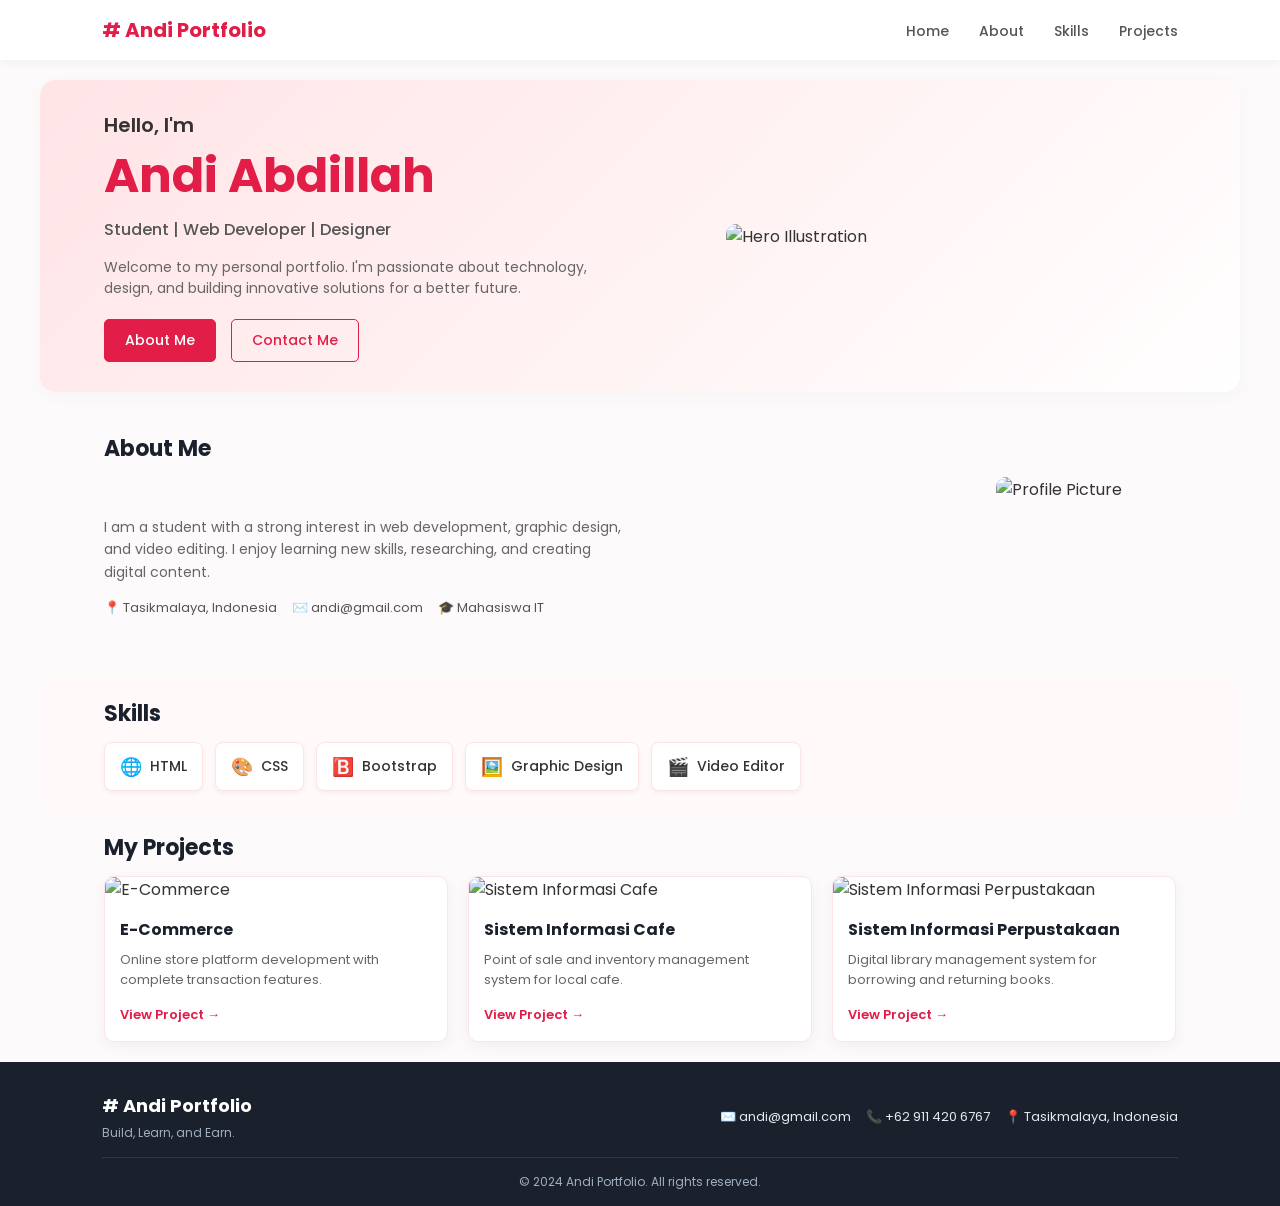
==== index.html @ 4d80b7b4 "Rename Index.html to index.html" ====
<!DOCTYPE html>
<html lang="en">
<head>
    <meta charset="UTF-8">
    <meta name="viewport" content="width=device-width, initial-scale=1.0">
    <title>WEB Portfolio Andi</title>
    <link rel="stylesheet" href="style.css">
</head>
<body>

    <nav class="andi_navbar">
        <div class="andi_logo"># Andi Portfolio</div>
        <ul class="andi_nav_links">
            <li><a href="#home">Home</a></li>
            <li><a href="#about">About</a></li>
            <li><a href="#skills">Skills</a></li>
            <li><a href="#projects">Projects</a></li>
        </ul>
    </nav>
    <section id="home" class="andi_hero">
        <div class="andi_hero_content">
            <p class="andi_greeting">Hello, I'm</p>
            <h1 class="andi_title">Andi Abdillah</h1>
            <p class="andi_subtitle">Student | Web Developer | Designer</p>
            <p class="andi_description">
                Welcome to my personal portfolio. I'm passionate about technology, design, and building innovative solutions for a better future.
            </p>
            <div class="andi_hero_buttons">
                <a href="#about" class="andi_btn andi_btn_primary">About Me</a>
                <a href="#contact" class="andi_btn andi_btn_outline">Contact Me</a>
            </div>
        </div>
        <div class="andi_hero_image">
            <img src="images/laptopstuff.jpg" alt="Hero Illustration">
        </div>
    </section>

    <section id="about" class="andi_section andi_about">
        <div class="andi_section_title">
            <h2>About Me</h2>
        </div>
        <div class="andi_about_container">
            <div class="andi_about_text">
                <p>I am a student with a strong interest in web development, graphic design, and video editing. I enjoy learning new skills, researching, and creating digital content.</p>
                <div class="andi_about_info">
                    <span>📍 Tasikmalaya, Indonesia</span>
                    <span>✉️ andi@gmail.com</span>
                    <span>🎓 Mahasiswa IT</span>
                </div>
            </div>
            <div class="andi_about_image">
                <img src="images/pfp.jpg" alt="Profile Picture">
            </div>
        </div>
    </section>

    <section id="skills" class="andi_section andi_skills">
        <div class="andi_section_title">
            <h2>Skills</h2>
        </div>
        <div class="andi_skills_grid">
            <div class="andi_skill_card"><span class="andi_icon_text" style="color:#e34f26;">🌐</span> HTML</div>
            <div class="andi_skill_card"><span class="andi_icon_text" style="color:#1572b6;">🎨</span> CSS</div>
            <div class="andi_skill_card"><span class="andi_icon_text" style="color:#7952b3;">🅱️</span> Bootstrap</div>
            <div class="andi_skill_card"><span class="andi_icon_text" style="color:#264de4;">🖼️</span> Graphic Design</div>
            <div class="andi_skill_card"><span class="andi_icon_text" style="color:#ff0000;">🎬</span> Video Editor</div>
        </div>
    </section>

    <section id="projects" class="andi_section andi_projects">
        <div class="andi_section_title">
            <h2>My Projects</h2>
        </div>
        <div class="andi_projects_grid">
            <div class="andi_project_card">
                <img src="images/ecom.jpg" alt="E-Commerce">
                <div class="andi_project_content">
                    <h3>E-Commerce</h3>
                    <p>Online store platform development with complete transaction features.</p>
                    <a href="#" class="andi_project_link">View Project &rarr;</a>
                </div>
            </div>
            <div class="andi_project_card">
                <img src="images/Cafe.jpg" alt="Sistem Informasi Cafe">
                <div class="andi_project_content">
                    <h3>Sistem Informasi Cafe</h3>
                    <p>Point of sale and inventory management system for local cafe.</p>
                    <a href="#" class="andi_project_link">View Project &rarr;</a>
                </div>
            </div>
            <div class="andi_project_card">
                <img src="images/Perpustakan.jpg" alt="Sistem Informasi Perpustakaan">
                <div class="andi_project_content">
                    <h3>Sistem Informasi Perpustakaan</h3>
                    <p>Digital library management system for borrowing and returning books.</p>
                    <a href="#" class="andi_project_link">View Project &rarr;</a>
                </div>
            </div>
        </div>
    </section>

    <footer id="contact" class="andi_footer">
        <div class="andi_footer_container">
            <div class="andi_footer_brand">
                <h3># Andi Portfolio</h3>
                <p>Build, Learn, and Earn.</p>
            </div>
            <div class="andi_footer_contact">
                <span>✉️ andi@gmail.com</span>
                <span>📞 +62 911 420 6767</span>
                <span>📍 Tasikmalaya, Indonesia</span>
            </div>
        </div>
        <div class="andi_footer_bottom">
            <p>&copy; 2024 Andi Portfolio. All rights reserved.</p>
        </div>
    </footer>

</body>
</html>
---- style.css ----
@import url('https://fonts.googleapis.com/css2?family=Poppins:wght@300;400;500;600;700&display=swap');

* {
    margin: 0;
    padding: 0;
    box-sizing: border-box;
    font-family: 'Poppins', sans-serif;
}

body {
    background-color: #fcfafb;
    color: #333;
}

.andi_navbar {
    display: flex;
    justify-content: space-between;
    align-items: center;
    padding: 15px 8%; 
    background-color: white;
    box-shadow: 0 2px 10px rgba(0,0,0,0.05);
    position: sticky;
    top: 0;
    z-index: 100;
}

.andi_logo {
    font-size: 20px;
    font-weight: 700;
    color: #e11d48;
}

.andi_nav_links {
    list-style: none;
    display: flex;
    gap: 30px;
}

.andi_nav_links a {
    text-decoration: none;
    color: #555;
    font-weight: 500;
    font-size: 14px;
    transition: 0.3s;
}

.andi_nav_links a:hover {
    color: #e11d48;
}

.andi_hero {
    display: flex;
    align-items: center;
    justify-content: space-between;
    padding: 30px 5%;
    background: linear-gradient(135deg, #ffe4e6 0%, #ffffff 100%);
    flex-wrap: wrap; 
    gap: 30px;

    max-width: 1200px;       
    margin: 20px auto;      
    border-radius: 16px; 
    box-shadow: 0 4px 20px rgba(0,0,0,0.03);
}

.andi_hero_content {
    flex: 1;
    min-width: 300px;
}

.andi_greeting {
    font-size: 20px;
    font-weight: 600;
    color: #333;
}

.andi_title {
    font-size: 48px;
    font-weight: 700;
    color: #e11d48;
    margin-bottom: 5px; 
}

.andi_subtitle {
    font-size: 16px;
    font-weight: 500;
    color: #555;
    margin-bottom: 15px; 
}

.andi_description {
    font-size: 14px;
    color: #666;
    margin-bottom: 20px; 
}

.andi_hero_buttons {
    display: flex;
    gap: 15px;
    flex-wrap: wrap;
}

.andi_btn {
    padding: 10px 20px;
    border-radius: 5px;
    text-decoration: none;
    font-weight: 500;
    font-size: 14px;
    transition: 0.3s;
    display: inline-flex;
    align-items: center;
    gap: 8px;
}

.andi_btn_primary {
    background-color: #e11d48;
    color: white;
    border: 1px solid #e11d48;
}

.andi_btn_primary:hover {
    background-color: #be123c;
}

.andi_btn_outline {
    background-color: transparent;
    color: #e11d48;
    border: 1px solid #e11d48;
}

.andi_btn_outline:hover {
    background-color: #e11d48;
    color: white;
}

.andi_hero_image {
    flex: 1;
    display: flex;
    justify-content: flex-end;
}

.andi_hero_image img {
    width: 100%;
    max-width: 450px;
    border-radius: 10px;
}

.andi_section {
   padding: 20px 5%;
    max-width: 1200px;
    margin: 0 auto;
    background-color: transparent;
}

.andi_section_title h2 {
    font-size: 22px;
    color: #1a202c;
    margin-bottom: 12px;
}

.andi_about_container {
    display: flex;
    justify-content: space-between;
    align-items: center;
    gap: 20px;
    width: 100%;
}

.andi_about_text {
    flex: 1;
    min-width: 300px;
}

.andi_about_text p {
    font-size: 14px;
    color: #666;
    line-height: 1.6;
    margin-bottom: 15px;
}

.andi_about_info {
    display: flex;
    gap: 15px;
    flex-wrap: wrap;
    font-size: 13px;
    color: #555;
}

.andi_about_info span {
    display: flex;
    align-items: center;
    gap: 8px;
}

.andi_about_image {
    flex: 1;
    display: flex;
    justify-content: flex-end;
}

.andi_about_image img {
    width: 180px; 
    height: 180px;
    border-radius: 10px;
    object-fit: cover;
}

.andi_skills {
    background-color: #fff9fa;
}

.andi_skills_grid {
    display: flex;
    flex-wrap: wrap;
    gap: 12px; 
}

.andi_skill_card {
    background-color: white;
    padding: 10px 15px; 
    border-radius: 8px;
    box-shadow: 0 2px 5px rgba(0,0,0,0.05);
    font-size: 14px;
    font-weight: 500;
    display: flex;
    align-items: center;
    gap: 8px;
    border: 1px solid #ffe4e6;
}

.andi_icon_text {
    font-size: 18px;
}

.andi_projects_grid {
    display: grid;
    grid-template-columns: repeat(auto-fit, minmax(280px, 1fr));
    gap: 20px; 
}

.andi_project_card {
    background-color: white;
    border-radius: 10px;
    overflow: hidden;
    box-shadow: 0 4px 15px rgba(0,0,0,0.05);
    border: 1px solid #ffe4e6;
}

.andi_project_card img {
    width: 100%;
    height: 160px; 
    object-fit: cover;
}

.andi_project_content {
    padding: 15px; 
}

.andi_project_content h3 {
    font-size: 16px;
    margin-bottom: 8px;
    color: #1a202c;
}

.andi_project_content p {
    font-size: 13px;
    color: #666;
    margin-bottom: 12px;
    line-height: 1.5;
}

.andi_project_link {
    font-size: 13px;
    color: #e11d48;
    text-decoration: none;
    font-weight: 600;
}

.andi_project_link:hover {
    text-decoration: underline;
}

.andi_footer {
    background-color: #1a202c;
    color: white;
    padding: 30px 8% 15px;
}

.andi_footer_container {
    display: flex;
    justify-content: space-between;
    align-items: center;
    border-bottom: 1px solid #2d3748;
    padding-bottom: 15px;
    margin-bottom: 15px;
    flex-wrap: wrap;
    gap: 15px;
}

.andi_footer_brand h3 {
    font-size: 18px;
    margin-bottom: 5px;
}

.andi_footer_brand p {
    font-size: 12px;
    color: #a0aec0;
}

.andi_footer_contact {
    display: flex;
    gap: 15px;
    font-size: 13px;
    color: #e2e8f0;
    flex-wrap: wrap;
}

.andi_footer_contact span {
    display: flex;
    align-items: center;
    gap: 8px;
}

.andi_footer_bottom {
    text-align: center;
    font-size: 12px;
    color: #a0aec0;
}
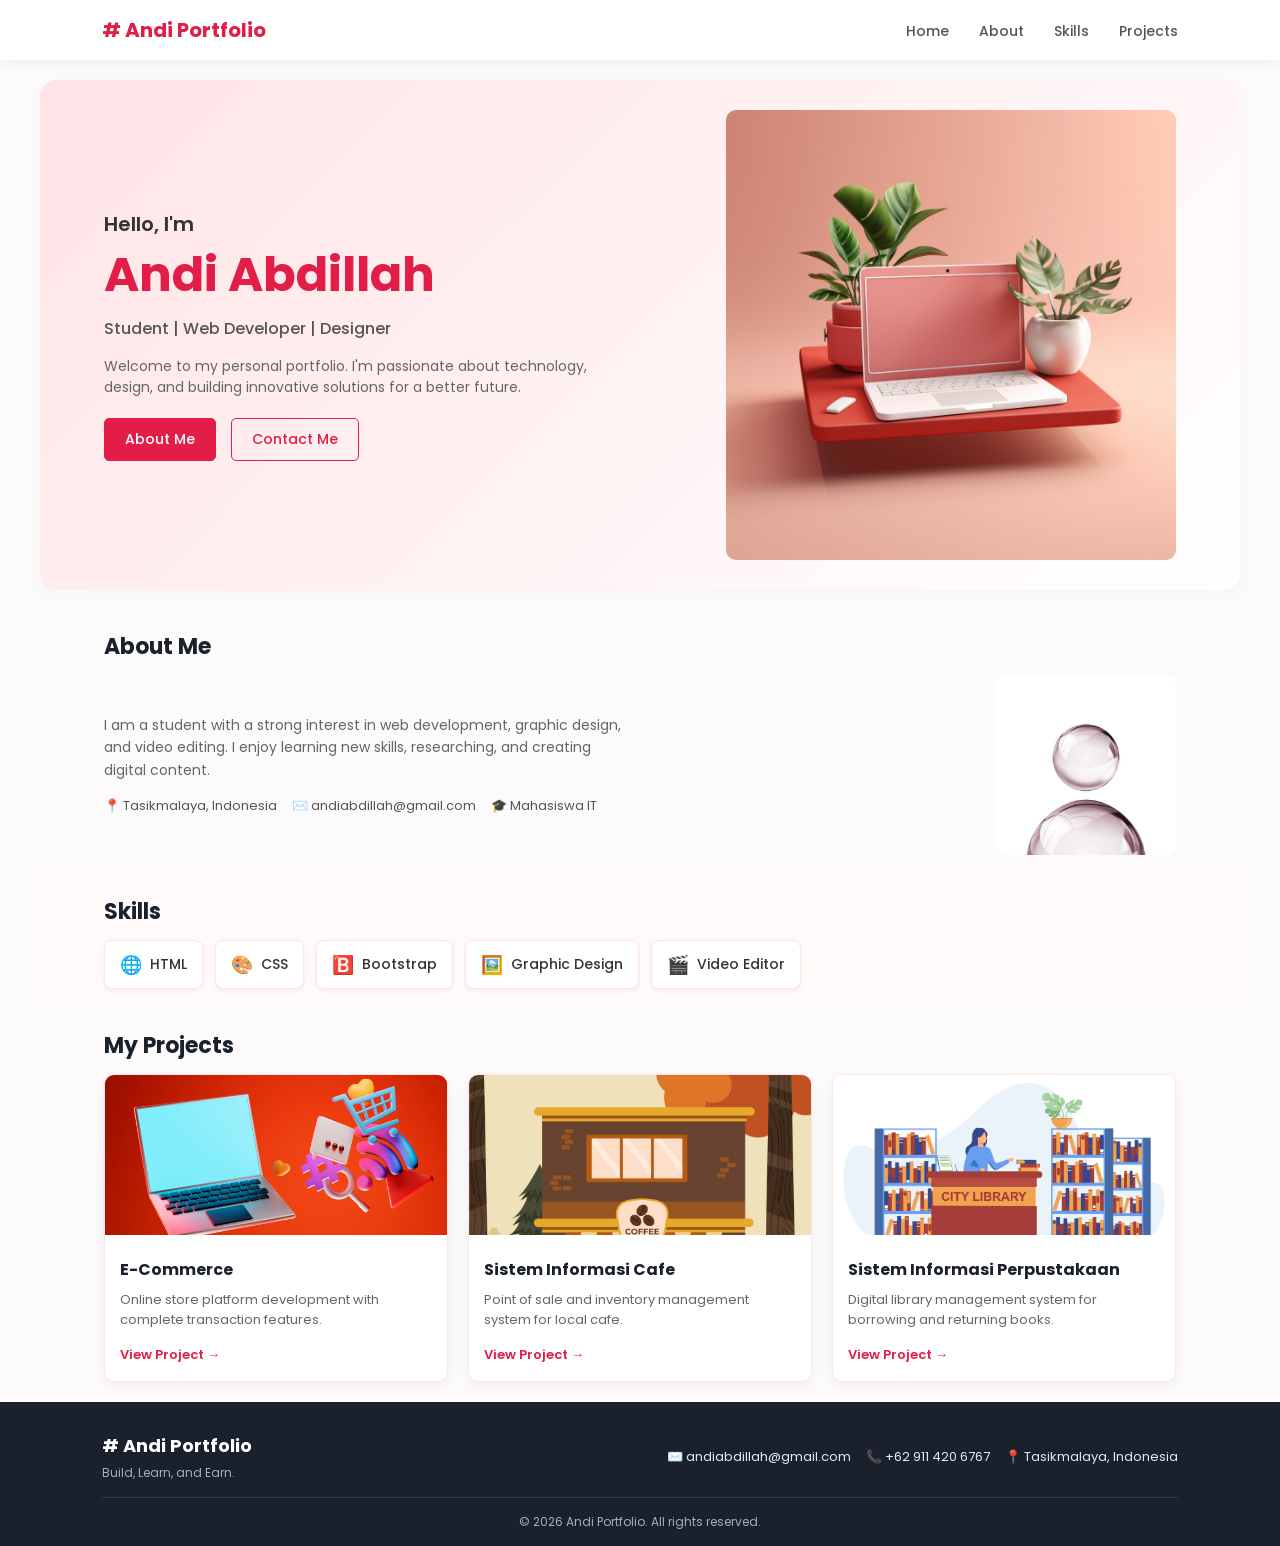
==== commit 6e6c2369: "Update index.html" ====
--- a/index.html
+++ b/index.html
@@ -44,7 +44,7 @@
                 <p>I am a student with a strong interest in web development, graphic design, and video editing. I enjoy learning new skills, researching, and creating digital content.</p>
                 <div class="andi_about_info">
                     <span>📍 Tasikmalaya, Indonesia</span>
-                    <span>✉️ andi@gmail.com</span>
+                    <span>✉️ andiabdillah@gmail.com</span>
                     <span>🎓 Mahasiswa IT</span>
                 </div>
             </div>
@@ -106,13 +106,13 @@
                 <p>Build, Learn, and Earn.</p>
             </div>
             <div class="andi_footer_contact">
-                <span>✉️ andi@gmail.com</span>
+                <span>✉️ andiabdillah@gmail.com</span>
                 <span>📞 +62 911 420 6767</span>
                 <span>📍 Tasikmalaya, Indonesia</span>
             </div>
         </div>
         <div class="andi_footer_bottom">
-            <p>&copy; 2024 Andi Portfolio. All rights reserved.</p>
+            <p>&copy; 2026 Andi Portfolio. All rights reserved.</p>
         </div>
     </footer>
 
